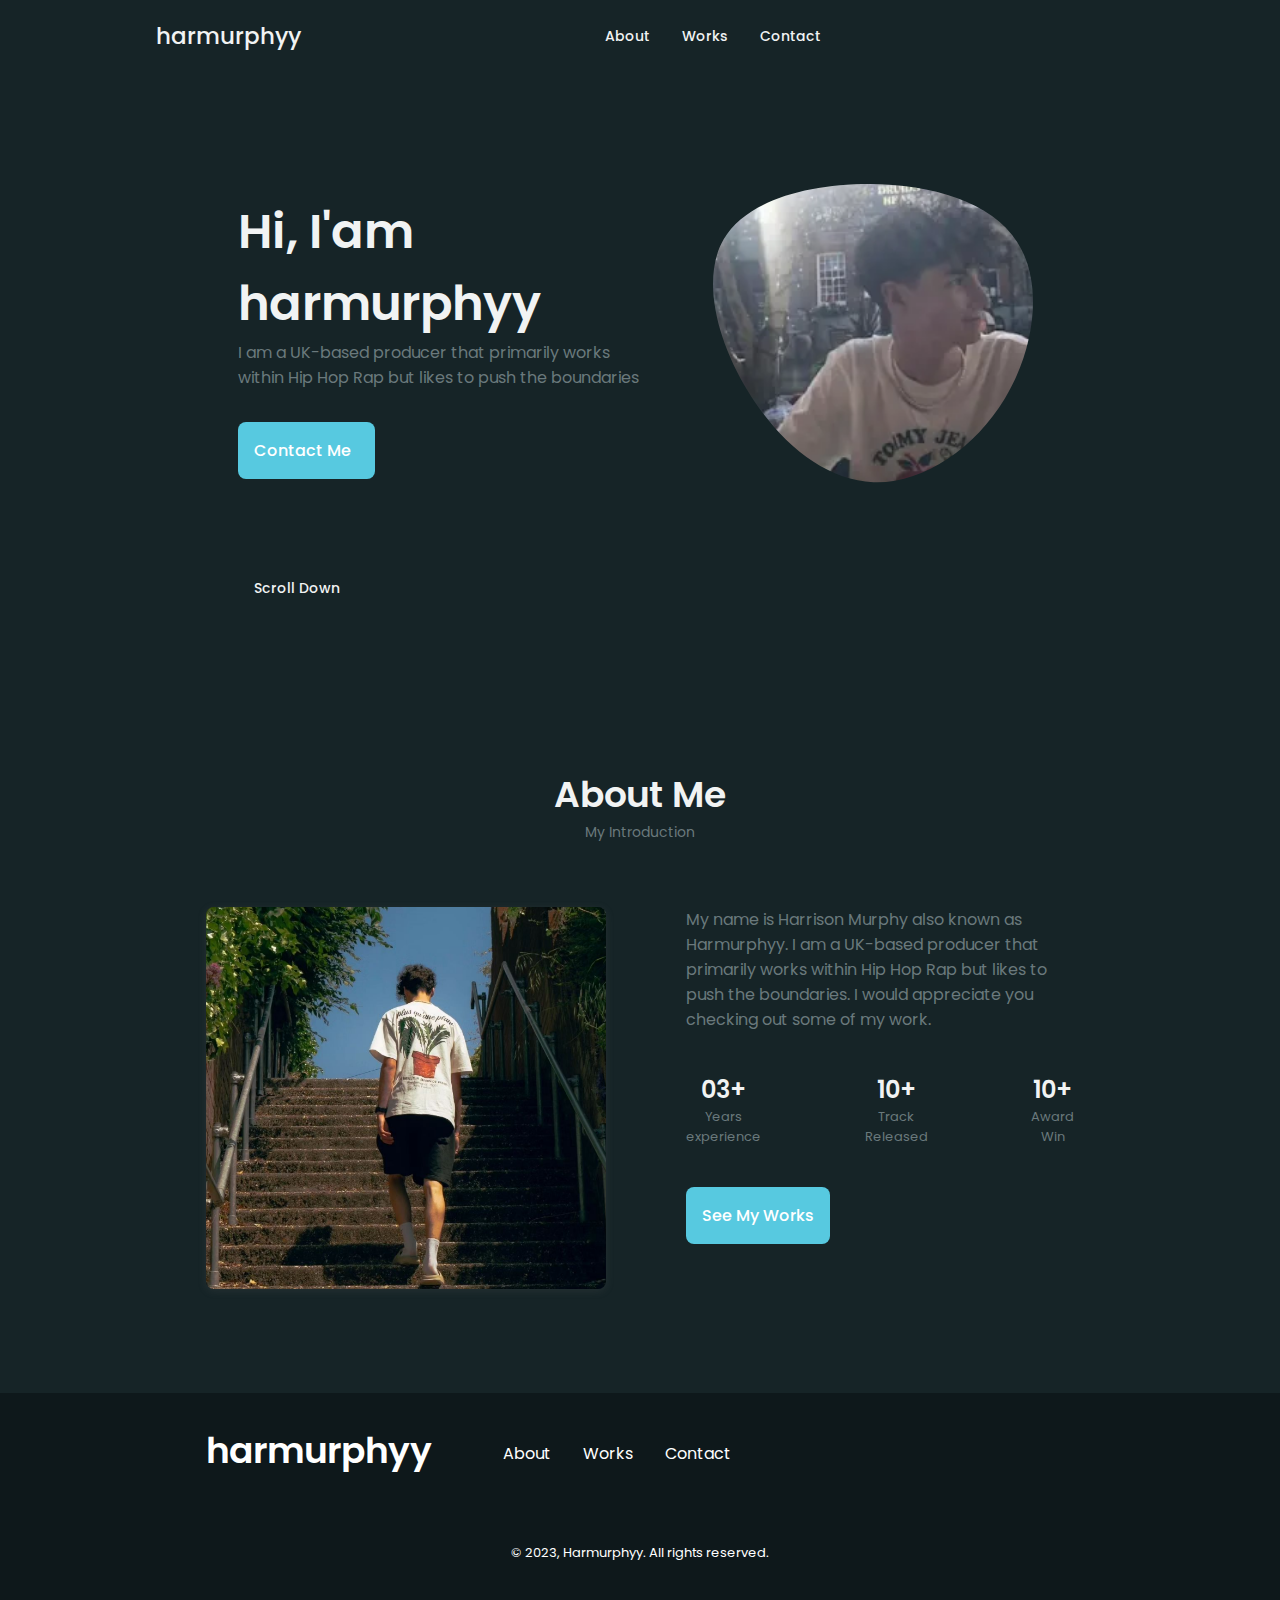
==== index.html @ 49110e2e "Update index.html" ====
<!DOCTYPE html>
<html lang="en">
  <head>
    <meta charset="UTF-8" />
    <meta name="viewport" content="width=device-width, initial-scale=1.0" />

    <!--==================== UNICONS ====================-->
    <link
      rel="stylesheet"
      href="https://unicons.iconscout.com/release/v4.0.0/css/line.css"
    />

    <link rel="stylesheet" href="./packages/css/swiper-bundle.min.css" />
    <!--==================== CSS ====================-->
    <link rel="stylesheet" href="./packages/css/styles.css" />

    <title>harmurphyy - About Me</title>
  </head>
  <body>
    <!--==================== HEADER ====================-->
    <header class="header" id="header">
      <nav class="nav container">
        <a href="#" class="nav__logo">harmurphyy</a>
        <div class="nav__menu" id="nav-menu">
          <ul class="nav__list grid">
            <li class="nav__item">
              <a href="#" class="nav__link">
                <i class="uil uil-user nav__icon"></i>About
              </a>
            </li>
            <li class="nav__item">
              <a href="./works.html" class="nav__link">
                <i class="uil uil-file-alt nav__icon"></i>Works
              </a>
            </li>
            <li class="nav__item">
              <a href="./contact.html" class="nav__link">
                <i class="uil uil-message nav__icon"></i>Contact
              </a>
            </li>
          </ul>
          <i class="uil uil-times nav__close" id="nav-close"></i>
        </div>
        <div class="nav__btns">
          <!-- Theme change button -->

          <i class="uil uil-moon change-theme" id="theme-button"></i>

          <div class="nav__toggle" id="nav-toggle">
            <i class="uil uil-apps"></i>
          </div>
        </div>
      </nav>
    </header>

    <!--==================== MAIN ====================-->
    <main class="main">
      <!--==================== HOME ====================-->
      <section class="home section" id="home">
        <div class="home__container container grid">
          <div class="home__content grid">
            <div class="home__social">
              <a
                href="https://www.instagram.com/harmurphyy/"
                target="_blank"
                class="home__social-icon"
              >
                <i class="uil uil-instagram"></i>
              </a>
              <a
                href="https://www.twitter.com/harmurphyy/"
                target="_blank"
                class="home__social-icon"
              >
                <i class="uil uil-twitter-alt"></i>
              </a>
              <a
                href="https://www.youtube.com/harmurphyy/"
                target="_blank"
                class="home__social-icon"
              >
                <i class="uil uil-youtube"></i>
              </a>
            </div>

            <div class="home__img">
              <svg
                class="home__blob"
                viewBox="0 0 200 187"
                xmlns="http://www.w3.org/2000/svg"
                xmlns:xlink="http://www.w3.org/1999/xlink"
              >
                <mask id="mask0" mask-type="alpha">
                  <path
                    d="M190.312 36.4879C206.582 62.1187 201.309 102.826 182.328 134.186C163.346 165.547 
                                    130.807 187.559 100.226 186.353C69.6454 185.297 41.0228 161.023 21.7403 129.362C2.45775 
                                    97.8511 -7.48481 59.1033 6.67581 34.5279C20.9871 10.1032 59.7028 -0.149132 97.9666 
                                    0.00163737C136.23 0.303176 174.193 10.857 190.312 36.4879Z"
                  />
                </mask>
                <g mask="url(#mask0)">
                  <path
                    d="M190.312 36.4879C206.582 62.1187 201.309 102.826 182.328 134.186C163.346 
                                    165.547 130.807 187.559 100.226 186.353C69.6454 185.297 41.0228 161.023 21.7403 
                                    129.362C2.45775 97.8511 -7.48481 59.1033 6.67581 34.5279C20.9871 10.1032 59.7028 
                                    -0.149132 97.9666 0.00163737C136.23 0.303176 174.193 10.857 190.312 36.4879Z"
                  />
                  <image
                    class="home__blob-img"
                    x=""
                    xlink:href="packages/images/profile.webp"
                  />
                </g>
              </svg>
            </div>

            <div class="home__data">
              <h1 class="home__title">Hi, I'am harmurphyy</h1>
              <p class="home__description">
                I am a UK-based producer that primarily works within Hip Hop Rap
                but likes to push the boundaries
              </p>
              <a href="./contact.html" class="button button--flex home__button">
                Contact Me<i class="uil uil-message button__icon"></i>
              </a>
            </div>
          </div>

          <div class="home__scroll">
            <a href="#about" class="home__scroll-button button--flex">
              <i class="uil uil-mouse-alt home__scroll-mouse"></i>
              <span class="home__scroll-name">Scroll Down</span>
              <i class="uil uil-arrow-down home__scroll-arrow"></i>
            </a>
          </div>
        </div>
      </section>

      <!--==================== ABOUT ====================-->
      <section class="about section" id="about">
        <h2 class="section__title">About Me</h2>
        <span class="section__subtitle">My Introduction</span>

        <div class="about__container container grid">
          <img src="packages/images/profile12.jpg" alt="" class="about__img" />
          <div class="about__data">
            <p class="about__description">
              My name is Harrison Murphy also known as Harmurphyy. I am a
              UK-based producer that primarily works within Hip Hop Rap but
              likes to push the boundaries. I would appreciate you checking out
              some of my work.
            </p>
            <div class="about__info">
              <div>
                <span class="about__info-title">03+</span>
                <span class="about__info-name"
                  >Years <br />
                  experience</span
                >
              </div>
              <div>
                <span class="about__info-title">10+</span>
                <span class="about__info-name"
                  >Track <br />
                  Released</span
                >
              </div>
              <div>
                <span class="about__info-title">10+</span>
                <span class="about__info-name">Award<br />Win</span>
              </div>
            </div>

            <div class="about__buttons">
              <a
                href="./works.html"
                target="_blank"
                class="button button--flex"
              >
                See My Works
              </a>
            </div>
          </div>
        </div>
      </section>
    </main>

    <!--==================== FOOTER ====================-->
    <footer class="footer">
      <div class="footer__bg">
        <div class="footer__container container grid">
          <div>
            <h1 class="footer__title">harmurphyy</h1>
          </div>

          <ul class="footer__links">
            <li>
              <a href="#" class="footer__link">About</a>
            </li>
            <li>
              <a href="./works.html" class="footer__link">Works</a>
            </li>
            <li>
              <a href="./contact.html" class="footer__link">Contact</a>
            </li>
          </ul>

          <div class="footer__socials">
            <a
              href="https://www.youtube.com/harmurphyy/"
              target="_blank"
              class="footer__social"
            >
              <i class="uil uil-youtube"></i>
            </a>
            <a
              href="https://www.instagram.com/harmurphyy/"
              target="_blank"
              class="footer__social"
            >
              <i class="uil uil-instagram"></i>
            </a>
            <a
              href="https://www.twitter.com/harmurphyy/"
              target="_blank"
              class="footer__social"
            >
              <i class="uil uil-twitter-alt"></i>
            </a>
          </div>
        </div>
        <p class="footer__copy">
          &#169; 2023, Harmurphyy. All rights reserved.
        </p>
      </div>
    </footer>

    <!--==================== SCROLL TOP ====================-->
    <a href="#" class="scrollup" id="scroll-up">
      <i class="uil uil-arrow-up scrollup__icon"></i>
    </a>

    <script src="./packages/js/swiper-bundle.min.js"></script>
    <!--==================== MAIN JS ====================-->
    <script src="./packages/js/main.js"></script>
  </body>
</html>
---- packages/css/styles.css ----
/* ==================== GOOGLE FONTS ====================*/
@import url("https://fonts.googleapis.com/css2?family=Poppins:wght@400;500;600&display=swap");

/*==================== VARIABLES CSS ====================*/
:root {
  --header-height: 3rem;

  /*========== Colors ==========*/

  --hue-color: 190;

  /* HSL color mode */
  --first-color: hsl(var(--hue-color), 69%, 61%);
  --first-color-second: hsl(var(--hue-color), 69%, 61%);
  --first-color-alt: hsl(var(--hue-color), 57%, 53%);
  --first-color-lighter: hsl(var(--hue-color), 92%, 85%);
  --title-color: hsl(var(--hue-color), 8%, 15%);
  --text-color: hsl(var(--hue-color), 8%, 45%);
  --text-color-light: hsl(var(--hue-color), 8%, 65%);
  --input-color: hsl(var(--hue-color), 70%, 96%);
  --body-color: hsl(var(--hue-color), 60%, 99%);
  --container-color: #fff;
  --scroll-bar-color: hsl(var(--hue-color), 12%, 90%);
  --scroll-thumb-color: hsl(var(--hue-color), 12%, 80%);

  --body-font: "Poppins", sans-serif;

  --big-font-size: 2rem;
  --h1-font-size: 1.5rem;
  --h2-font-size: 1.25rem;
  --h3-font-size: 1.125rem;
  --normal-font-size: 0.938rem;
  --small-font-size: 0.813rem;
  --smaller-font-size: 0.75rem;

  --font-medium: 500;
  --font-semi-bold: 600;

  --mb-0-25: 0.25rem;
  --mb-0-5: 0.5rem;
  --mb-0-75: 0.75rem;
  --mb-1: 1rem;
  --mb-1-5: 1.5rem;
  --mb-2: 2rem;
  --mb-2-5: 2.5rem;
  --mb-3: 3rem;

  --z-tooltip: 10;
  --z-fixed: 100;
  --z-modal: 1000;
}

/* Font size for large devices */
@media screen and (min-width: 968px) {
  :root {
    --big-font-size: 3rem;
    --h1-font-size: 2.25rem;
    --h2-font-size: 1.5rem;
    --h3-font-size: 1.25rem;
    --normal-font-size: 1rem;
    --small-font-size: 0.875rem;
    --smaller-font-size: 0.813rem;
  }
}

/*========== Variables Dark theme ==========*/
body.dark-theme {
  --first-color-second: hsl(var(--hue-color), 30%, 8%);
  --title-color: hsl(var(--hue-color), 8%, 95%);
  --text-color: hsl(var(--hue-color), 8%, 45%);
  --text-color-light: hsl(var(--hue-color), 8%, 75%);
  --input-color: hsl(var(--hue-color), 29%, 16%);
  --body-color: hsl(var(--hue-color), 28%, 12%);
  --container-color: hsl(var(--hue-color), 29%, 16%);
  --scroll-bar-color: hsl(var(--hue-color), 12%, 48%);
  --scroll-thumb-color: hsl(var(--hue-color), 12%, 36%);
}

/*========== Button Dark/Light ==========*/
.nav__btns {
  display: flex;
  align-items: center;
}

.change-theme {
  font-size: 1.25rem;
  color: var(--title-color);
  margin-right: var(--mb-1);
  cursor: pointer;
}

.change-theme:hover {
  color: var(--first-color);
}

/*==================== BASE ====================*/

* {
  box-sizing: border-box;
  padding: 0;
  margin: 0;
}

html {
  scroll-behavior: smooth;
}

body {
  margin: 0 0 var(--header-height) 0;
  font-family: var(--body-font);
  font-size: var(--normal-font-size);
  background-color: var(--body-color);
  color: var(--text-color);
}

h1,
h2,
h3,
h4 {
  color: var(--title-color);
  font-weight: var(--font-semi-bold);
}

ul {
  list-style: none;
}

a {
  text-decoration: none;
}

img {
  width: 100%;
  height: auto;
}

textarea {
  resize: none;
}

/*==================== REUSABLE CSS CLASSES ====================*/
.section {
  padding: 2rem 0 4rem;
  margin-bottom: 40px;
}

.section__title {
  font-size: var(--h1-font-size);
}

.section__subtitle {
  display: block;
  font-size: var(--small-font-size);
  margin-bottom: var(--mb-2);
}

.section__title,
.section__subtitle {
  text-align: center;
}

/*==================== LAYOUT ====================*/

.container {
  max-width: 868px;
  margin-left: var(--mb-1-5);
  margin-right: var(--mb-1-5);
}

.grid {
  display: grid;
  gap: 1.5rem;
}

.header {
  width: 100%;
  position: fixed;
  bottom: 0;
  left: 0;
  z-index: var(--z-fixed);
  background-color: var(--body-color);
}

/*==================== NAV ====================*/
.nav {
  max-width: 968px;
  height: var(--header-height);
  display: flex;
  justify-content: space-between;
  align-items: center;
}

.nav__logo,
.nav__toggle {
  color: var(--title-color);
  font-weight: var(--font-medium);
  font-size: 23px;
}

.nav__logo:hover {
  color: var(--first-color);
}

.nav__toggle {
  font-size: 1.1rem;
  cursor: pointer;
}

.nav__toggle:hover {
  color: var(--first-color);
}

@media screen and (max-width: 767px) {
  .nav__menu {
    position: fixed;
    bottom: -100%;
    left: 0;
    width: 100%;
    background-color: var(--body-color);
    padding: 2rem 1.5rem 4rem;
    box-shadow: 0 -1px 4px rgba(0, 0, 0, 0.15);
    border-radius: 1.5rem 1.5rem 0 0;
    transition: 0.3s;
  }
}

.nav__list {
  grid-template-columns: repeat(3, 1fr);
  gap: 2rem;
}
.nav__link {
  display: flex;
  flex-direction: column;
  align-items: center;
  font-size: var(--small-font-size);
  color: var(--title-color);
  font-weight: var(--font-medium);
}

.nav__link:hover {
  color: var(--first-color);
}

.nav__icon {
  font-size: 1.2rem;
}

.nav__close {
  position: absolute;
  right: 1.3rem;
  bottom: 0.5rem;
  font-size: 1.5rem;
  cursor: pointer;
  color: var(--first-color);
}

.nav__close:hover {
  color: var(--first-color-alt);
}

/* show menu */
.show-menu {
  bottom: 0;
}

/* Active link */
.active-link {
  color: var(--first-color);
}

/* Change background header */
.scroll-header {
  box-shadow: 0 -1px 4px rgba(0, 0, 0, 0.15);
}

/*==================== HOME ====================*/

.home__container {
  gap: 1rem;
}

.home__content {
  grid-template-columns: 0.5fr 3fr;
  padding-top: 3.5rem;
  align-items: center;
}

.home__social {
  display: grid;
  grid-template-columns: max-content;
  row-gap: 1rem;
}

.home__social-icon {
  font-size: 1.25rem;
  color: var(--first-color);
}

.home__social-icon:hover {
  color: var(--first-color-alt);
}

.home__blob {
  width: 200px;
  fill: var(--first-color);
}

.home__blob-img {
  width: 220px;
}

.home__data {
  grid-column: 1/3;
}

.home__title {
  font-size: var(--big-font-size);
}

.home__subtitle {
  font-size: var(--h3-font-size);
  color: var(--text-color);
  font-weight: var(--font-medium);
  margin-bottom: var(--mb-0-75);
}

.home__description {
  margin-bottom: var(--mb-2);
}

.home__scroll {
  display: none;
}

.home__scroll-button {
  color: var(--first-color);
  transition: 0.3s;
}

.home__scroll-button:hover {
  transform: translateY(0.25rem);
}

.home__scroll-mouse {
  font-size: 2rem;
}

.home__scroll-name {
  font-size: var(--small-font-size);
  color: var(--title-color);
  font-weight: var(--font-medium);
  margin-right: var(--mb-0-25);
}

.home__scroll-arrow {
  font-size: 1.25rem;
}
/*==================== BUTTONS ====================*/

.button {
  display: inline-block;
  background-color: var(--first-color);
  color: #ffff;
  padding: 1rem;
  border-radius: 0.5rem;
  font-weight: var(--font-medium);
}

.button:hover {
  background-color: var(--first-color-alt);
}

.button__icon {
  font-size: 1.2rem;
  margin-left: var(--mb-0-5);
  transition: 0.3s;
}

.button--white {
  background-color: #fff;
  color: var(--first-color);
}

.button--white:hover {
  background-color: #fff;
}

.button--flex {
  display: inline-flex;
  align-items: center;
  transition: 0.3s;
}

.button--small {
  padding: 0.75rem 1rem;
}

.button--link {
  padding: 0;
  background-color: transparent;
  color: var(--first-color);
}

.button--link:hover {
  background-color: transparent;
  color: var(--first-color-alt);
}

/*==================== ABOUT ====================*/
.about__img {
  width: 200px;
  border-radius: 0.5rem;
  justify-self: center;
  align-items: center;
  box-shadow: rgba(99, 99, 99, 0.2) 0px 2px 8px 0px;
}

.about__description {
  text-align: center;
  margin-bottom: var(--mb-2-5);
}

.about__info {
  display: flex;
  justify-content: space-evenly;
  margin-bottom: var(--mb-2-5);
}

.about__info-title {
  font-size: var(--h2-font-size);
  font-weight: var(--font-semi-bold);
  color: var(--title-color);
}

.about__info-name {
  font-size: var(--smaller-font-size);
}

.about__info-title,
.about__info-name {
  display: block;
  text-align: center;
}

.about__buttons {
  display: flex;
  justify-content: center;
}

/* Work */
.works__container {
  display: grid;
  grid-template-columns: repeat(2, 1fr);
  gap: 30px;
}

.work_card_3 {
  grid-column: span 2;
}

/*==================== CONTACT ME ====================*/
.contact__container {
  row-gap: 3rem;
}

.contact__information {
  display: flex;
  margin-bottom: var(--mb-2);
}

.contact__icon {
  font-size: 1.5rem;
  color: var(--first-color);
  margin-right: var(--mb-0-75);
}

.content__title {
  font-size: var(--h3-font-size);
  font-weight: var(--font-medium);
}

.contact__subtitle {
  font-size: var(--small-font-size);
  color: var(--text-color-light);
}

.contact__content {
  background-color: var(--input-color);
  border-radius: 0.5rem;
  padding: 0.75rem 1rem 0.25rem;
}

.contact__label {
  font-size: var(--smaller-font-size);
  color: var(--title-color);
}

.contact__input {
  width: 100%;
  background-color: var(--input-color);
  color: var(--text-color);
  font-family: var(--body-font);
  font-size: var(--normal-font-size);
  border: none;
  outline: none;
  padding: 0.25rem 0.5rem 0.5rem 0;
}

.sm__container {
  display: grid;
  grid-template-columns: repeat(3, 1fr);
  gap: 30px;
}

.sm_card {
  background-color: var(--container-color);
  box-shadow: rgba(100, 100, 111, 0.2) 0px 7px 29px 0px;
  border-radius: 8px;
  padding: 30px;

  display: flex;
  flex-direction: column;
  justify-content: center;
  align-items: center;
}

.social_icon {
  background-color: var(--first-color);
  color: #fff;
  font-size: 30px;
  width: 80px;
  height: 80px;
  border-radius: 100%;
  display: flex;
  align-items: center;
  justify-content: center;
}

.social_username p {
  font-size: 17px;
  color: var(--first-color);
  margin: 20px 0;
}

/*==================== FOOTER ====================*/
.footer {
  padding-top: 2rem;
}

.footer__container {
  row-gap: 3.5rem;
}

.footer__bg {
  background-color: var(--first-color-second);
  padding: 2rem 0 3rem;
}

.footer__title {
  font-size: var(--h1-font-size);
  margin-bottom: var(--mb-0-25);
}

.footer__subtitle {
  font-size: var(--small-font-size);
}

.footer__links {
  display: flex;
  flex-direction: column;
  row-gap: 1.5rem;
}

.footer__link:hover {
  color: var(--first-color-lighter);
}

.footer__social {
  font-size: 1.25rem;
  margin-right: var(--mb-1-5);
}

.footer__social:hover {
  color: var(--first-color-lighter);
}

.footer__copy {
  font-size: var(--smaller-font-size);
  text-align: center;
  color: #fff;
  margin-top: var(--mb-3);
}

.footer__title,
.footer__subtitle,
.footer__link,
.footer__social {
  color: #fff;
}

.footer__title {
  line-height: 20px;
}

/*========== SCROLL UP ==========*/
.scrollup {
  position: fixed;
  right: 1rem;
  bottom: -20%;
  background-color: var(--first-color);
  opacity: 0.8;
  padding: 0 0.3rem;
  border-radius: 0.4rem;
  z-index: var(--z-tooltip);
  transition: 0.4s;
}

.scrollup:hover {
  background-color: var(--first-color-alt);
}

.scrollup__icon {
  font-size: 1.5rem;
  color: #fff;
}

/* Show scroll */
.show-scroll {
  bottom: 5rem;
}

/*========== SCROLL BAR ==========*/
::-webkit-scrollbar {
  width: 0.6rem;
  background-color: var(--scroll-bar-color);
  border-radius: 0.5rem;
}

::-webkit-scrollbar-thumb {
  background-color: var(--scroll-thumb-color);
  border-radius: 0.5rem;
}

::-webkit-scrollbar-thumb:hover {
  background-color: var(--text-color-light);
}

/*==================== MEDIA QUERIES ====================*/

@media screen and (max-width: 520px) {
  .sm__container {
    grid-template-columns: repeat(1, 1fr);
  }

  .works__container {
    grid-template-columns: repeat(1, 1fr);
  }

  .work_card_3 {
    grid-column: auto;
  }
}

/* For small devices */
@media screen and (max-width: 380px) {
  .container {
    margin-left: var(--mb-1);
    margin-right: var(--mb-1);
  }

  .nav__menu {
    padding: 2rem 0.25rem 4rem;
  }

  .nav__list {
    column-gap: 0;
  }

  .home__content {
    grid-template-columns: 0.35fr 3fr;
  }

  .home__blob {
    width: 250px;
  }

  .home__social-icon {
    width: 30px;
  }

  .home__subtitle {
    font-size: 24px;
  }

  .home__description {
    font-size: 18px;
  }

  .home__button {
    font-size: 20px;
  }

  .skills__title {
    font-size: var(--normal-font-size);
  }
  .qualification__data {
    gap: 0.5rem;
  }

  .services__container {
    grid-template-columns: max-content;
    justify-content: center;
  }

  .services__content {
    padding-right: 3.5rem;
  }
  .services__modal {
    padding: 0 0.5rem;
  }

  .project__img {
    width: 200px;
  }

  .testimonial__header,
  .testimonial__data {
    flex-direction: column;
    align-items: center;
  }

  .testimonial__img {
    margin-right: 0;
    margin-bottom: var(--mb-0-25);
  }

  .testimonial__data,
  .testimonial__description {
    text-align: center;
  }
}

/* For medium devices */
@media screen and (min-width: 568px) {
  .home__content {
    grid-template-columns: max-content 1fr 1fr;
  }

  .home__data {
    grid-column: initial;
  }
  .home__img {
    order: 1;
    justify-self: center;
  }

  .about__container,
  .skills_container,
  .portfolio__content,
  .project__container,
  .contact__container,
  .footer__container {
    grid-template-columns: repeat(2, 1fr);
  }

  .qualification__sections {
    display: grid;
    grid-template-columns: 0.6fr;
    justify-content: center;
  }

  @media screen and (min-width: 768px) {
    .container {
      margin-left: auto;
      margin-right: auto;
    }

    .body {
      margin: 0;
    }
    .section {
      padding: 6rem 0 2rem;
    }
    .section__subtitle {
      margin-bottom: 4rem;
    }
    .header {
      top: 0;
      bottom: initial;
    }

    .header,
    .main,
    .footer__container {
      padding: 0 1rem;
    }

    .nav {
      height: calc(var(--header-height) + 1.5rem);
      column-gap: 1rem;
    }
    .nav__icon,
    .nav__close,
    .nav__toggle {
      display: none;
    }

    .nav__list {
      display: flex;
      column-gap: 2rem;
    }

    .change-theme {
      margin: 0;
    }

    .home__container {
      row-gap: 5rem;
    }

    .home__content {
      padding-top: 5.5rem;
      column-gap: 2rem;
    }
    .home__blob {
      width: 270px;
    }
    .home__scroll {
      display: block;
    }
    .home__scroll-button {
      margin-left: 3rem;
    }
    .about__container {
      column-gap: 5rem;
    }
    .about__img {
      width: 400px;
    }
    .about__description {
      text-align: initial;
    }
    .about__info {
      justify-content: space-between;
    }
    .about__buttons {
      justify-content: initial;
    }
    .qualification__tabs {
      justify-content: center;
    }
    .qualification__button {
      margin: 0 var(--mb-1);
    }

    .qualification__sections {
      grid-template-columns: 0.5fr;
    }
    .services__container {
      grid-template-columns: repeat(3, 218px);
      justify-content: center;
    }
    .services__icon {
      font-size: 2rem;
    }
    .services__content {
      padding: 6rem 0 2rem 2.5rem;
    }

    .services__modal-content {
      width: 450px;
    }
    .portfolio__img {
      width: 320px;
    }
    .portfolio__content {
      align-items: center;
    }
    .project {
      text-align: initial;
    }
    .project__bg {
      background: none;
    }
    .project__container {
      background-color: var(--first-color-second);
      border-radius: 1rem;
      padding: 3rem 2.5rem 0;
      grid-template-columns: 1fr max-content;
      column-gap: 3rem;
    }
    .project__data {
      padding-top: 0.8rem;
    }
    .footer__container {
      grid-template-columns: repeat(3, 1fr);
    }
    .footer__bg {
      padding: 3rem 0 3.5rem;
    }

    .footer__links {
      flex-direction: row;
      column-gap: 2rem;
    }
    .footer__socials {
      justify-self: flex-end;
    }
    .footer__copy {
      margin-top: 4.5rem;
    }
  }
}

/* For large devices */
@media screen and (min-width: 1024px) {
  body {
    margin: 0;
  }

  .header,
  .main,
  .footer__container {
    padding: 0;
  }
  .home__blob {
    width: 320px;
  }
  .home__social {
    transform: translateX(-6rem);
  }
  .services__container {
    grid-template-columns: repeat(3, 238px);
  }
  .portfolio__content {
    column-gap: 5rem;
  }

  .project__container {
    padding-bottom: 30px;
  }

  .swiper-portfolio-icon {
    font-size: 3.5rem;
  }
  .swiper-button-prev {
    left: -3.5rem;
  }
  .swiper-button-next {
    right: -3.5rem;
  }
  .swiper-container-horizontal > .swiper-pagination-bullets {
    bottom: -4.5rem;
  }

  .contact__form {
    width: 460px;
  }
  .contact__inputs {
    grid-template-columns: repeat(2, 1fr);
  }
}
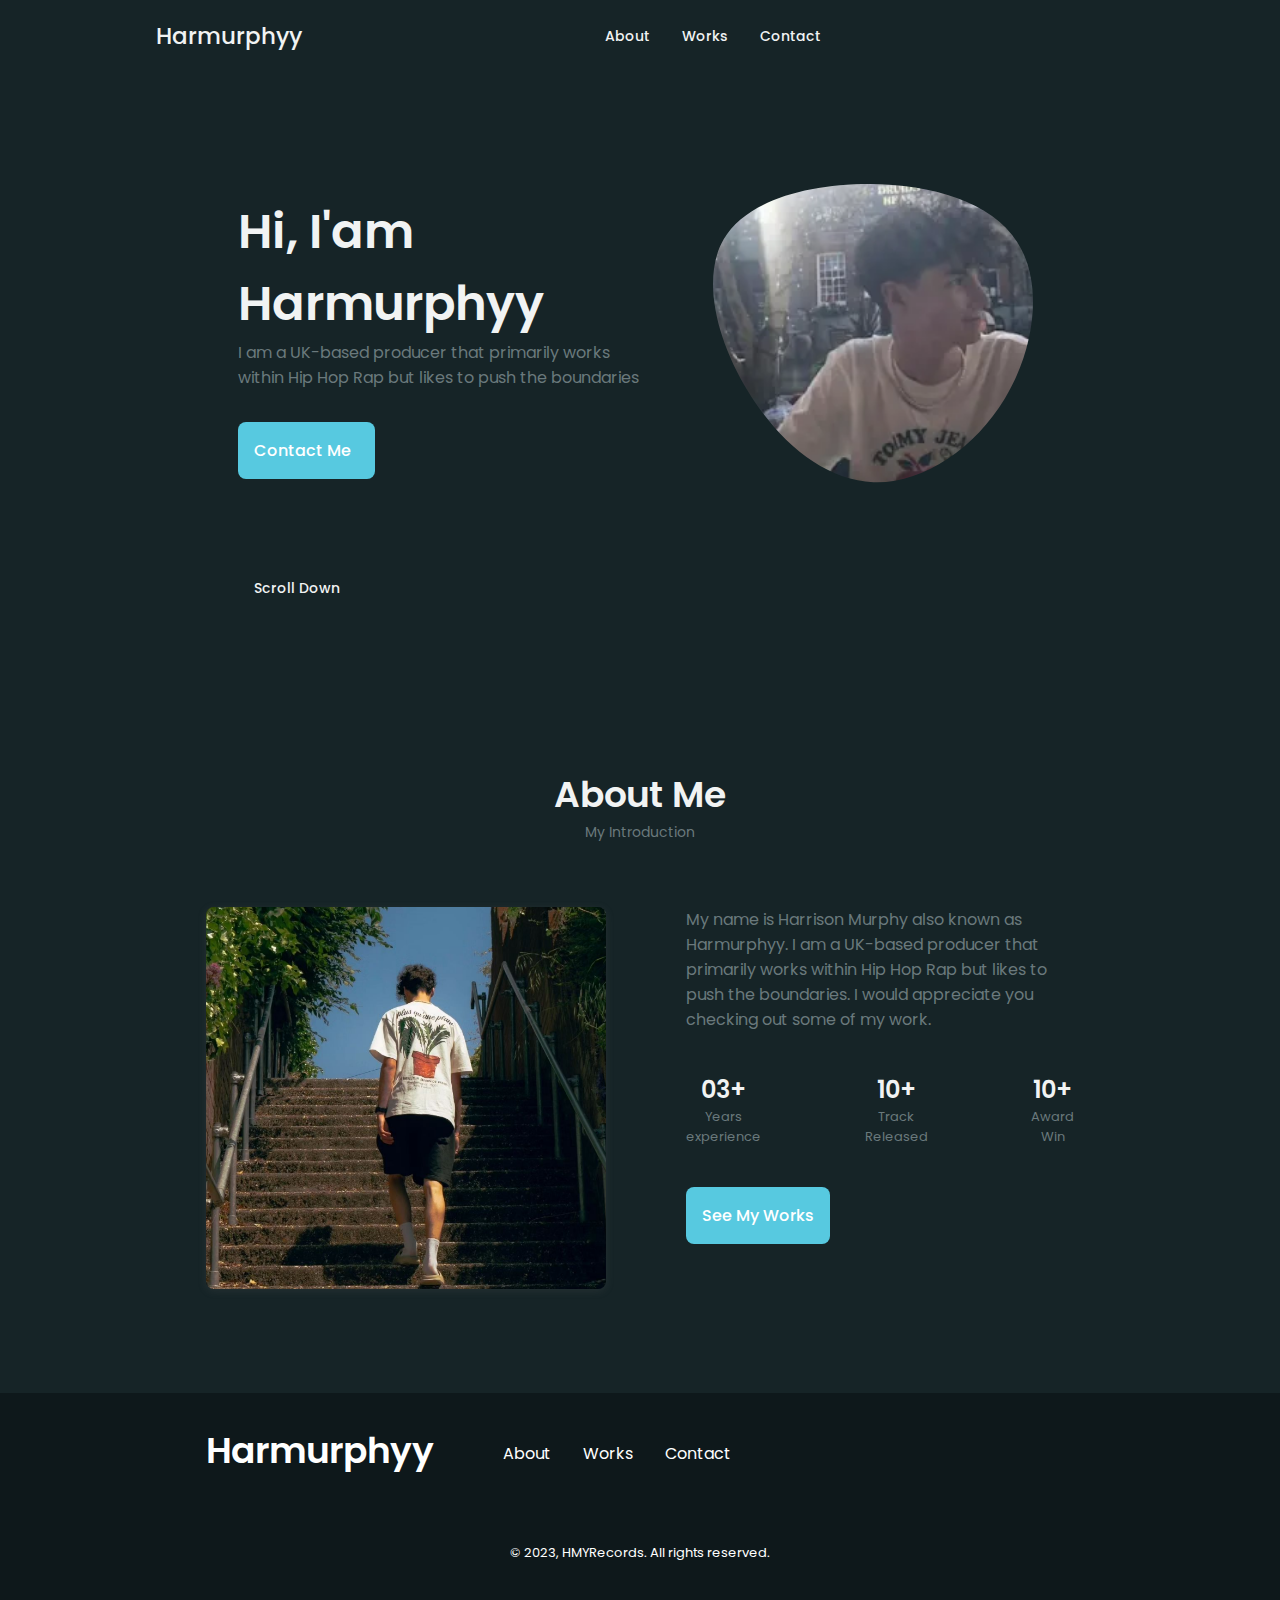
==== commit 65d9b8c1: "Update index.html" ====
--- a/index.html
+++ b/index.html
@@ -14,13 +14,13 @@
     <!--==================== CSS ====================-->
     <link rel="stylesheet" href="./packages/css/styles.css" />
 
-    <title>harmurphyy - About Me</title>
+    <title>Harmurphyy - About Me</title>
   </head>
   <body>
     <!--==================== HEADER ====================-->
     <header class="header" id="header">
       <nav class="nav container">
-        <a href="#" class="nav__logo">harmurphyy</a>
+        <a href="#" class="nav__logo">Harmurphyy</a>
         <div class="nav__menu" id="nav-menu">
           <ul class="nav__list grid">
             <li class="nav__item">
@@ -115,7 +115,7 @@
             </div>
 
             <div class="home__data">
-              <h1 class="home__title">Hi, I'am harmurphyy</h1>
+              <h1 class="home__title">Hi, I'am Harmurphyy</h1>
               <p class="home__description">
                 I am a UK-based producer that primarily works within Hip Hop Rap
                 but likes to push the boundaries
@@ -190,7 +190,7 @@
       <div class="footer__bg">
         <div class="footer__container container grid">
           <div>
-            <h1 class="footer__title">harmurphyy</h1>
+            <h1 class="footer__title">Harmurphyy</h1>
           </div>
 
           <ul class="footer__links">
@@ -230,7 +230,7 @@
           </div>
         </div>
         <p class="footer__copy">
-          &#169; 2023, Harmurphyy. All rights reserved.
+          &#169; 2023, HMYRecords. All rights reserved.
         </p>
       </div>
     </footer>
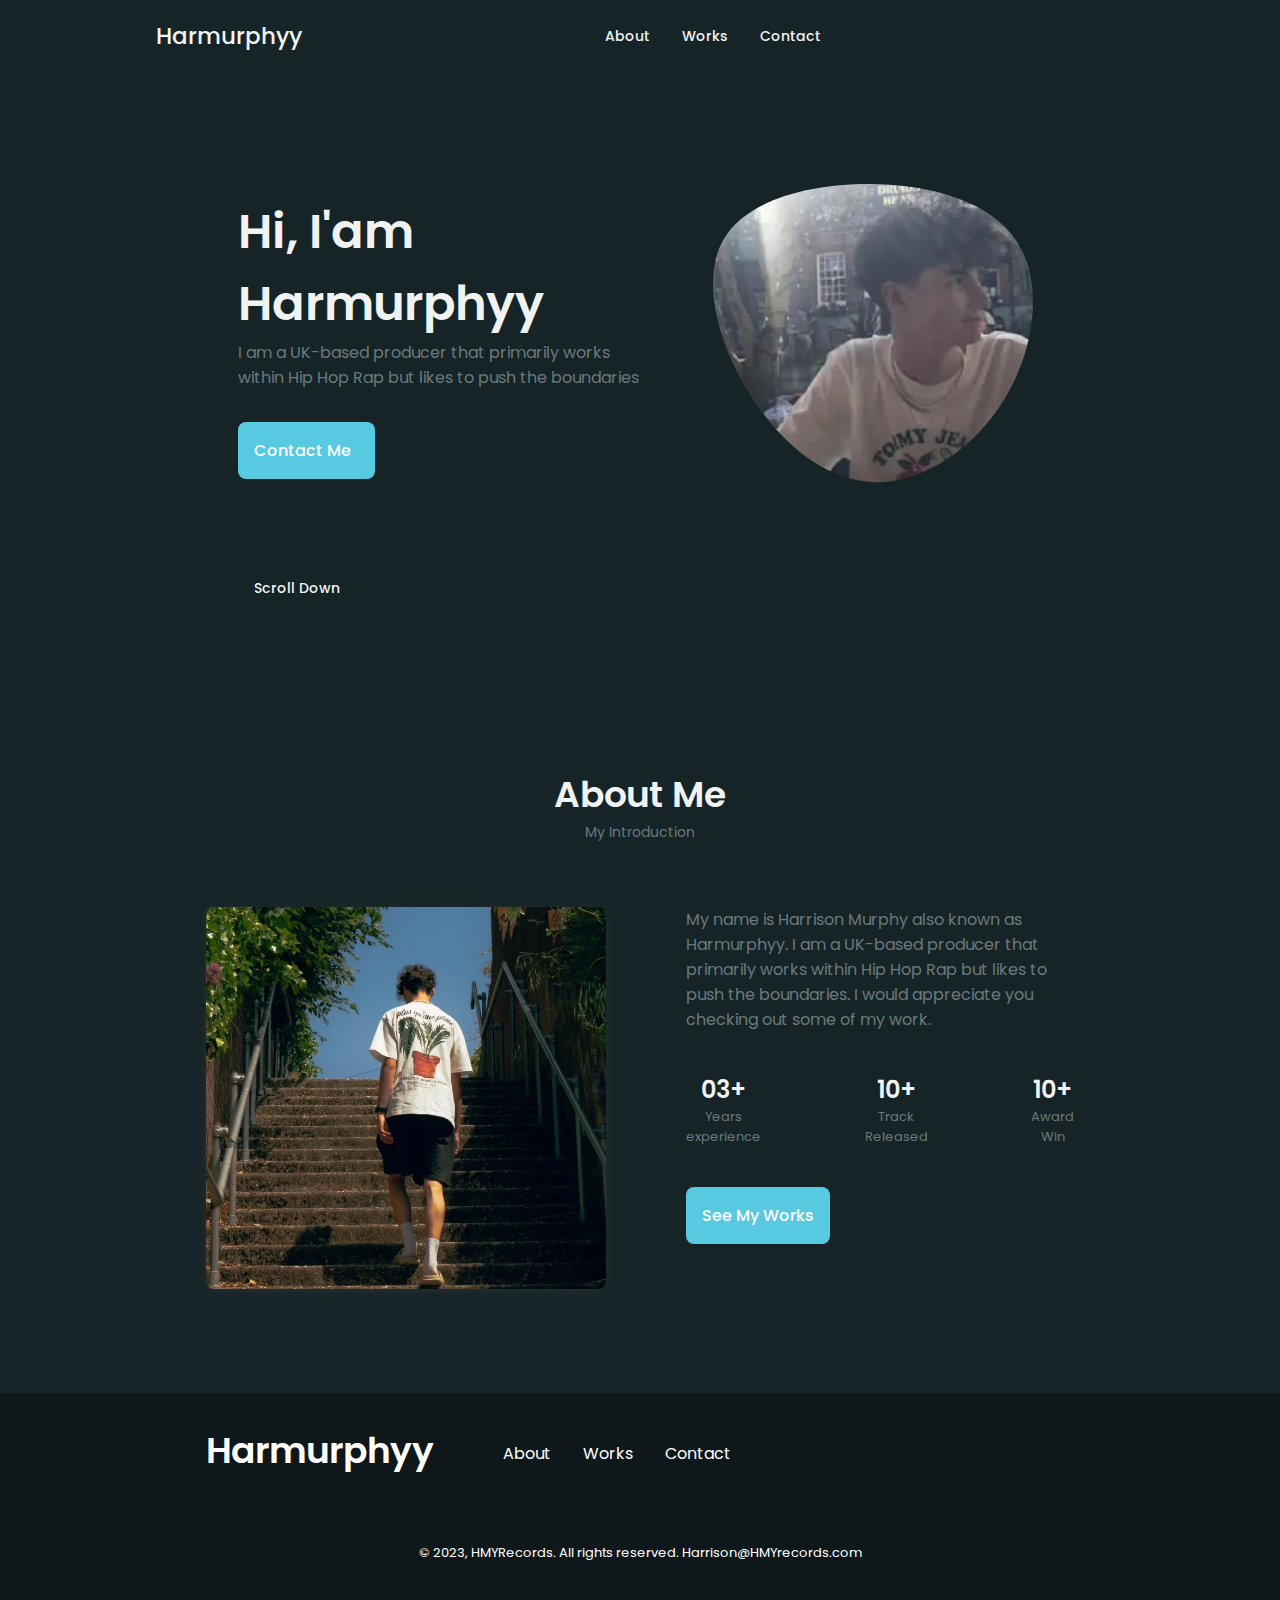
==== commit b952ab08: "Update index.html" ====
--- a/index.html
+++ b/index.html
@@ -230,7 +230,7 @@
           </div>
         </div>
         <p class="footer__copy">
-          &#169; 2023, HMYRecords. All rights reserved.
+          &#169; 2023, HMYRecords. All rights reserved. Harrison@HMYrecords.com
         </p>
       </div>
     </footer>
